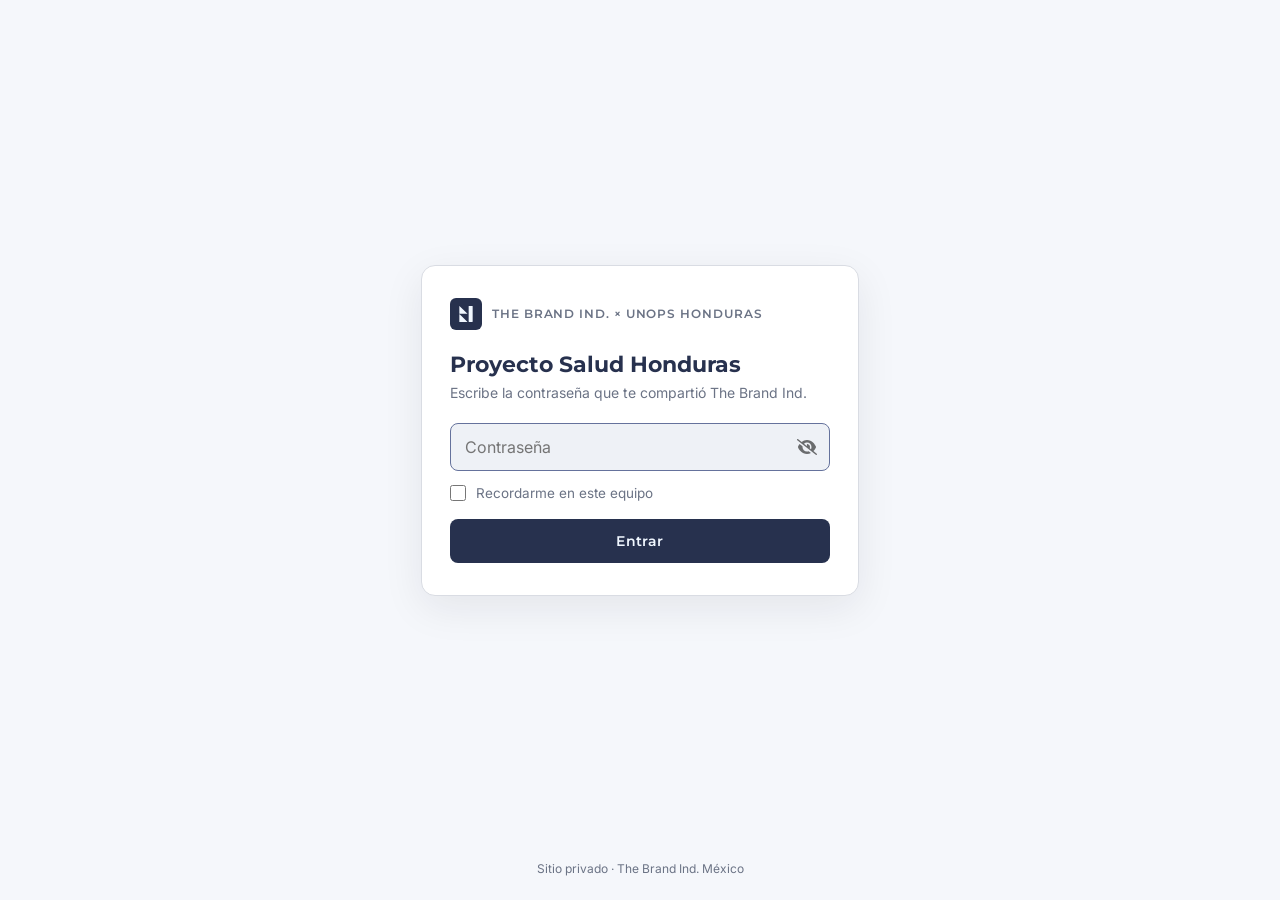
==== producto-1/index.html @ da8d1097 "Publicación 2026-11-19 14:50" ====
<!DOCTYPE html>
<html class="staticrypt-html" lang="es">
    <head>
        <meta charset="utf-8" />
        <title>Proyecto Salud Honduras</title>
        <meta name="viewport" content="width=device-width, initial-scale=1" />
        <meta name="robots" content="noindex,nofollow" />
        <script>try{var t=localStorage.getItem("bi-theme");if(t)document.documentElement.setAttribute("data-theme",t)}catch(e){}</script>

        <!-- do not cache this page -->
        <meta http-equiv="cache-control" content="max-age=0" />
        <meta http-equiv="cache-control" content="no-cache" />
        <meta http-equiv="expires" content="0" />
        <meta http-equiv="expires" content="Tue, 01 Jan 1980 1:00:00 GMT" />
        <meta http-equiv="pragma" content="no-cache" />

        <link rel="preconnect" href="https://fonts.googleapis.com">
        <link rel="stylesheet" href="https://fonts.googleapis.com/css2?family=Montserrat:wght@600;700&family=Inter:wght@400;500&display=swap">
        <style>
            :root{--bg:#f5f7fb;--card:#ffffff;--navy:#27314e;--mid:#65729c;--ink:#2e3440;--muted:#6b7385;--line:#d9dce3;--field:#eef1f6;--btn:#27314e;--btn-fg:#f0f7ff;color-scheme:light}
            @media (prefers-color-scheme:dark){:root{--bg:#141824;--card:#1b2030;--navy:#c9d3f0;--mid:#9aa8d4;--ink:#dfe3ec;--muted:#9aa2b4;--line:#2e3548;--field:#141824;--btn:#c9d3f0;--btn-fg:#141824;color-scheme:dark}}
            :root[data-theme="light"]{--bg:#f5f7fb;--card:#ffffff;--navy:#27314e;--mid:#65729c;--ink:#2e3440;--muted:#6b7385;--line:#d9dce3;--field:#eef1f6;--btn:#27314e;--btn-fg:#f0f7ff;color-scheme:light}
            :root[data-theme="dark"]{--bg:#141824;--card:#1b2030;--navy:#c9d3f0;--mid:#9aa8d4;--ink:#dfe3ec;--muted:#9aa2b4;--line:#2e3548;--field:#141824;--btn:#c9d3f0;--btn-fg:#141824;color-scheme:dark}
            .staticrypt-html{height:100%}
            .staticrypt-body{height:100%;margin:0;background:var(--bg);color:var(--ink);font-family:"Inter",system-ui,-apple-system,"Segoe UI",sans-serif}
            .staticrypt-content{min-height:100%;display:flex;flex-direction:column}
            .staticrypt-page{flex:1;display:grid;place-items:center;padding:32px 16px}
            .staticrypt-form{width:100%;max-width:380px;background:var(--card);border:1px solid var(--line);border-radius:14px;padding:32px 28px;box-shadow:0 12px 40px rgba(20,24,36,.08)}
            .bi-brand{display:flex;align-items:center;gap:10px;margin-bottom:22px;font-family:"Montserrat",sans-serif;font-weight:600;font-size:11.5px;letter-spacing:.08em;text-transform:uppercase;color:var(--muted)}
            .bi-brand svg{width:32px;height:32px;border-radius:6px}
            .staticrypt-instructions p{margin:0}
            .staticrypt-title{font-family:"Montserrat",sans-serif;font-weight:700;font-size:22px;line-height:1.2;color:var(--navy);margin-bottom:6px!important}
            .staticrypt-instructions p+p{font-size:14px;color:var(--muted);margin-bottom:22px}
            .staticrypt-hr{display:none}
            .staticrypt-password-container{position:relative;background:var(--field);border:1px solid var(--line);border-radius:8px;margin:0 0 14px}
            .staticrypt-password-container:focus-within{border-color:var(--mid)}
            .staticrypt-form input[type="password"],.staticrypt-form input[type="text"]{background:transparent;border:0;outline:0;width:100%;box-sizing:border-box;padding:13px 44px 13px 14px;font:16px "Inter",sans-serif;color:var(--ink)}
            .staticrypt-toggle-password-visibility{cursor:pointer;height:20px;width:20px;padding:12px;position:absolute;right:0;top:50%;transform:translateY(-50%);opacity:.55}
            @media (prefers-color-scheme:dark){.staticrypt-toggle-password-visibility{filter:invert(1)}}
            label.staticrypt-remember{display:flex;align-items:center;gap:10px;margin-bottom:18px;font-size:13.5px;color:var(--muted)}
            .staticrypt-remember input[type="checkbox"]{width:16px;height:16px;accent-color:var(--mid);margin:0}
            .staticrypt-form .staticrypt-decrypt-button{width:100%;border:0;border-radius:8px;padding:13px;background:var(--btn);color:var(--btn-fg);font:600 14px "Montserrat",sans-serif;letter-spacing:.03em;cursor:pointer}
            .staticrypt-form .staticrypt-decrypt-button:hover{filter:brightness(1.08)}
            .staticrypt-form .staticrypt-decrypt-button:focus-visible{outline:2px solid var(--mid);outline-offset:2px}
            .bi-foot{text-align:center;font-size:12px;color:var(--muted);padding:0 16px 24px}
            .hidden{display:none!important}
            .staticrypt-spinner-container{height:100%;display:flex;align-items:center;justify-content:center;background:var(--bg)}
            .staticrypt-spinner{display:inline-block;width:2rem;height:2rem;border:.25em solid var(--mid);border-right-color:transparent;border-radius:50%;animation:spinner-border .75s linear infinite}
            @keyframes spinner-border{100%{transform:rotate(360deg)}}
        </style>
    </head>

    <body class="staticrypt-body">
        <div id="staticrypt_loading" class="staticrypt-spinner-container">
            <div class="staticrypt-spinner"></div>
        </div>

        <div id="staticrypt_content" class="staticrypt-content hidden">
            <div class="staticrypt-page">
                <div class="staticrypt-form">
                    <div class="bi-brand"><svg viewBox="198.93 198.93 682.14 682.14" aria-hidden="true"><path fill="#27314e" d="M881.07,858.44c0,12.5-10.13,22.63-22.63,22.63H221.56c-12.5,0-22.63-10.13-22.63-22.63V221.56c0-12.5,10.13-22.63,22.63-22.63h636.88c12.5,0,22.63,10.13,22.63,22.63v636.88Z"/><path fill="#f0f7ff" d="M564.13,710.54h-161.91c-2.41,0-4.36-1.95-4.36-4.36v-155.64c0-3.89,4.7-5.83,7.45-3.08l161.78,155.76c2.76,2.66.88,7.33-2.95,7.33Z"/><path fill="#f0f7ff" d="M564.13,535.25h-161.91c-2.41,0-4.360-1.95-4.36-4.36v-155.64c0-3.89,4.7-5.83,7.45-3.08l161.78,155.76c2.76,2.66.88,7.33-2.95,7.33Z"/><path fill="#f0f7ff" d="M605.41,369.46h68.1c4.76,0,8.63,3.87,8.63,8.63v323.81c0,4.76-3.87,8.63-8.63,8.63h-68.1c-4.76,0-8.63-3.87-8.63-8.63v-323.81c0-4.76,3.87-8.63,8.63-8.63Z"/></svg><span>The Brand Ind. × UNOPS Honduras</span></div>
                    <div class="staticrypt-instructions">
                        <p class="staticrypt-title">Proyecto Salud Honduras</p>
                        <p>Escribe la contraseña que te compartió The Brand Ind.</p>
                    </div>

                    <hr class="staticrypt-hr" />

                    <form id="staticrypt-form" action="#" method="post">
                        <div class="staticrypt-password-container">
                            <input
                                id="staticrypt-password"
                                type="password"
                                name="password"
                                placeholder="Contraseña"
                                autofocus
                            />

                            <img
                                class="staticrypt-toggle-password-visibility"
                                alt="Mostrar contraseña"
                                title="Mostrar contraseña"
                                src="[data-uri]"
                            />
                        </div>

                        <label id="staticrypt-remember-label" class="staticrypt-remember hidden">
                            <input id="staticrypt-remember" type="checkbox" name="remember" />
                            Recordarme en este equipo
                        </label>

                        <input type="submit" class="staticrypt-decrypt-button" value="Entrar" />
                    </form>
                </div>
            </div>
            <div class="bi-foot">Sitio privado · The Brand Ind. México</div>
        </div>

        <script>
            // these variables will be filled when generating the file - the template format is 'variable_name'
            const staticryptInitiator = ((function(){
  const exports = {};
  const cryptoEngine = ((function(){
  const exports = {};
  const { subtle } = crypto;

const IV_BITS = 16 * 8;
const HEX_BITS = 4;
const ENCRYPTION_ALGO = "AES-CBC";

/**
 * Translates between utf8 encoded hexadecimal strings
 * and Uint8Array bytes.
 */
const HexEncoder = {
    /**
     * hex string -> bytes
     * @param {string} hexString
     * @returns {Uint8Array}
     */
    parse: function (hexString) {
        if (hexString.length % 2 !== 0) throw "Invalid hexString";
        const arrayBuffer = new Uint8Array(hexString.length / 2);

        for (let i = 0; i < hexString.length; i += 2) {
            const byteValue = parseInt(hexString.substring(i, i + 2), 16);
            if (isNaN(byteValue)) {
                throw "Invalid hexString";
            }
            arrayBuffer[i / 2] = byteValue;
        }
        return arrayBuffer;
    },

    /**
     * bytes -> hex string
     * @param {Uint8Array} bytes
     * @returns {string}
     */
    stringify: function (bytes) {
        const hexBytes = [];

        for (let i = 0; i < bytes.length; ++i) {
            let byteString = bytes[i].toString(16);
            if (byteString.length < 2) {
                byteString = "0" + byteString;
            }
            hexBytes.push(byteString);
        }
        return hexBytes.join("");
    },
};

/**
 * Translates between utf8 strings and Uint8Array bytes.
 */
const UTF8Encoder = {
    parse: function (str) {
        return new TextEncoder().encode(str);
    },

    stringify: function (bytes) {
        return new TextDecoder().decode(bytes);
    },
};

/**
 * Salt and encrypt a msg with a password.
 */
async function encrypt(msg, hashedPassword) {
    // Must be 16 bytes, unpredictable, and preferably cryptographically random. However, it need not be secret.
    // https://developer.mozilla.org/en-US/docs/Web/API/SubtleCrypto/encrypt#parameters
    const iv = crypto.getRandomValues(new Uint8Array(IV_BITS / 8));

    const key = await subtle.importKey("raw", HexEncoder.parse(hashedPassword), ENCRYPTION_ALGO, false, ["encrypt"]);

    const encrypted = await subtle.encrypt(
        {
            name: ENCRYPTION_ALGO,
            iv: iv,
        },
        key,
        UTF8Encoder.parse(msg)
    );

    // iv will be 32 hex characters, we prepend it to the ciphertext for use in decryption
    return HexEncoder.stringify(iv) + HexEncoder.stringify(new Uint8Array(encrypted));
}
exports.encrypt = encrypt;

/**
 * Decrypt a salted msg using a password.
 *
 * @param {string} encryptedMsg
 * @param {string} hashedPassword
 * @returns {Promise<string>}
 */
async function decrypt(encryptedMsg, hashedPassword) {
    const ivLength = IV_BITS / HEX_BITS;
    const iv = HexEncoder.parse(encryptedMsg.substring(0, ivLength));
    const encrypted = encryptedMsg.substring(ivLength);

    const key = await subtle.importKey("raw", HexEncoder.parse(hashedPassword), ENCRYPTION_ALGO, false, ["decrypt"]);

    const outBuffer = await subtle.decrypt(
        {
            name: ENCRYPTION_ALGO,
            iv: iv,
        },
        key,
        HexEncoder.parse(encrypted)
    );

    return UTF8Encoder.stringify(new Uint8Array(outBuffer));
}
exports.decrypt = decrypt;

/**
 * Salt and hash the password so it can be stored in localStorage without opening a password reuse vulnerability.
 *
 * @param {string} password
 * @param {string} salt
 * @returns {Promise<string>}
 */
async function hashPassword(password, salt) {
    // we hash the password in multiple steps, each adding more iterations. This is because we used to allow less
    // iterations, so for backward compatibility reasons, we need to support going from that to more iterations.
    let hashedPassword = await hashLegacyRound(password, salt);

    hashedPassword = await hashSecondRound(hashedPassword, salt);

    return hashThirdRound(hashedPassword, salt);
}
exports.hashPassword = hashPassword;

/**
 * This hashes the password with 1k iterations. This is a low number, we need this function to support backwards
 * compatibility.
 *
 * @param {string} password
 * @param {string} salt
 * @returns {Promise<string>}
 */
function hashLegacyRound(password, salt) {
    return pbkdf2(password, salt, 1000, "SHA-1");
}
exports.hashLegacyRound = hashLegacyRound;

/**
 * Add a second round of iterations. This is because we used to use 1k, so for backwards compatibility with
 * remember-me/autodecrypt links, we need to support going from that to more iterations.
 *
 * @param hashedPassword
 * @param salt
 * @returns {Promise<string>}
 */
function hashSecondRound(hashedPassword, salt) {
    return pbkdf2(hashedPassword, salt, 14000, "SHA-256");
}
exports.hashSecondRound = hashSecondRound;

/**
 * Add a third round of iterations to bring total number to 600k. This is because we used to use 1k, then 15k, so for
 * backwards compatibility with remember-me/autodecrypt links, we need to support going from that to more iterations.
 *
 * @param hashedPassword
 * @param salt
 * @returns {Promise<string>}
 */
function hashThirdRound(hashedPassword, salt) {
    return pbkdf2(hashedPassword, salt, 585000, "SHA-256");
}
exports.hashThirdRound = hashThirdRound;

/**
 * Salt and hash the password so it can be stored in localStorage without opening a password reuse vulnerability.
 *
 * @param {string} password
 * @param {string} salt
 * @param {int} iterations
 * @param {string} hashAlgorithm
 * @returns {Promise<string>}
 */
async function pbkdf2(password, salt, iterations, hashAlgorithm) {
    const key = await subtle.importKey("raw", UTF8Encoder.parse(password), "PBKDF2", false, ["deriveBits"]);

    const keyBytes = await subtle.deriveBits(
        {
            name: "PBKDF2",
            hash: hashAlgorithm,
            iterations,
            salt: UTF8Encoder.parse(salt),
        },
        key,
        256
    );

    return HexEncoder.stringify(new Uint8Array(keyBytes));
}

function generateRandomSalt() {
    const bytes = crypto.getRandomValues(new Uint8Array(128 / 8));

    return HexEncoder.stringify(new Uint8Array(bytes));
}
exports.generateRandomSalt = generateRandomSalt;

async function signMessage(hashedPassword, message) {
    const key = await subtle.importKey(
        "raw",
        HexEncoder.parse(hashedPassword),
        {
            name: "HMAC",
            hash: "SHA-256",
        },
        false,
        ["sign"]
    );
    const signature = await subtle.sign("HMAC", key, UTF8Encoder.parse(message));

    return HexEncoder.stringify(new Uint8Array(signature));
}
exports.signMessage = signMessage;

function getRandomAlphanum() {
    const possibleCharacters = "abcdefghijklmnopqrstuvwxyzABCDEFGHIJKLMNOPQRSTUVWXYZ0123456789";

    let byteArray;
    let parsedInt;

    // Keep generating new random bytes until we get a value that falls
    // within a range that can be evenly divided by possibleCharacters.length
    do {
        byteArray = crypto.getRandomValues(new Uint8Array(1));
        // extract the lowest byte to get an int from 0 to 255 (probably unnecessary, since we're only generating 1 byte)
        parsedInt = byteArray[0] & 0xff;
    } while (parsedInt >= 256 - (256 % possibleCharacters.length));

    // Take the modulo of the parsed integer to get a random number between 0 and totalLength - 1
    const randomIndex = parsedInt % possibleCharacters.length;

    return possibleCharacters[randomIndex];
}

/**
 * Generate a random string of a given length.
 *
 * @param {int} length
 * @returns {string}
 */
function generateRandomString(length) {
    let randomString = "";

    for (let i = 0; i < length; i++) {
        randomString += getRandomAlphanum();
    }

    return randomString;
}
exports.generateRandomString = generateRandomString;

  return exports;
})());
const codec = ((function(){
  const exports = {};
  /**
 * Initialize the codec with the provided cryptoEngine - this return functions to encode and decode messages.
 *
 * @param cryptoEngine - the engine to use for encryption / decryption
 */
function init(cryptoEngine) {
    const exports = {};

    /**
     * Top-level function for encoding a message.
     * Includes password hashing, encryption, and signing.
     *
     * @param {string} msg
     * @param {string} password
     * @param {string} salt
     *
     * @returns {string} The encoded text
     */
    async function encode(msg, password, salt) {
        const hashedPassword = await cryptoEngine.hashPassword(password, salt);

        const encrypted = await cryptoEngine.encrypt(msg, hashedPassword);

        // we use the hashed password in the HMAC because this is effectively what will be used a password (so we can store
        // it in localStorage safely, we don't use the clear text password)
        const hmac = await cryptoEngine.signMessage(hashedPassword, encrypted);

        return hmac + encrypted;
    }
    exports.encode = encode;

    /**
     * Encode using a password that has already been hashed. This is useful to encode multiple messages in a row, that way
     * we don't need to hash the password multiple times.
     *
     * @param {string} msg
     * @param {string} hashedPassword
     *
     * @returns {string} The encoded text
     */
    async function encodeWithHashedPassword(msg, hashedPassword) {
        const encrypted = await cryptoEngine.encrypt(msg, hashedPassword);

        // we use the hashed password in the HMAC because this is effectively what will be used a password (so we can store
        // it in localStorage safely, we don't use the clear text password)
        const hmac = await cryptoEngine.signMessage(hashedPassword, encrypted);

        return hmac + encrypted;
    }
    exports.encodeWithHashedPassword = encodeWithHashedPassword;

    /**
     * Top-level function for decoding a message.
     * Includes signature check and decryption.
     *
     * @param {string} signedMsg
     * @param {string} hashedPassword
     * @param {string} salt
     * @param {int} backwardCompatibleAttempt
     * @param {string} originalPassword
     *
     * @returns {Object} {success: true, decoded: string} | {success: false, message: string}
     */
    async function decode(signedMsg, hashedPassword, salt, backwardCompatibleAttempt = 0, originalPassword = "") {
        const encryptedHMAC = signedMsg.substring(0, 64);
        const encryptedMsg = signedMsg.substring(64);
        const decryptedHMAC = await cryptoEngine.signMessage(hashedPassword, encryptedMsg);

        if (decryptedHMAC !== encryptedHMAC) {
            // we have been raising the number of iterations in the hashing algorithm multiple times, so to support the old
            // remember-me/autodecrypt links we need to try bringing the old hashes up to speed.
            originalPassword = originalPassword || hashedPassword;
            if (backwardCompatibleAttempt === 0) {
                const updatedHashedPassword = await cryptoEngine.hashThirdRound(originalPassword, salt);

                return decode(signedMsg, updatedHashedPassword, salt, backwardCompatibleAttempt + 1, originalPassword);
            }
            if (backwardCompatibleAttempt === 1) {
                let updatedHashedPassword = await cryptoEngine.hashSecondRound(originalPassword, salt);
                updatedHashedPassword = await cryptoEngine.hashThirdRound(updatedHashedPassword, salt);

                return decode(signedMsg, updatedHashedPassword, salt, backwardCompatibleAttempt + 1, originalPassword);
            }

            return { success: false, message: "Signature mismatch" };
        }

        return {
            success: true,
            decoded: await cryptoEngine.decrypt(encryptedMsg, hashedPassword),
        };
    }
    exports.decode = decode;

    return exports;
}
exports.init = init;

  return exports;
})());
const decode = codec.init(cryptoEngine).decode;

/**
 * Initialize the staticrypt module, that exposes functions callbable by the password_template.
 *
 * @param {{
 *  staticryptEncryptedMsgUniqueVariableName: string,
 *  isRememberEnabled: boolean,
 *  rememberDurationInDays: number,
 *  staticryptSaltUniqueVariableName: string,
 * }} staticryptConfig - object of data that is stored on the password_template at encryption time.
 *
 * @param {{
 *  rememberExpirationKey: string,
 *  rememberPassphraseKey: string,
 *  replaceHtmlCallback: function,
 *  clearLocalStorageCallback: function,
 * }} templateConfig - object of data that can be configured by a custom password_template.
 */
function init(staticryptConfig, templateConfig) {
    const exports = {};

    /**
     * Decrypt our encrypted page, replace the whole HTML.
     *
     * @param {string} hashedPassword
     * @returns {Promise<boolean>}
     */
    async function decryptAndReplaceHtml(hashedPassword) {
        const { staticryptEncryptedMsgUniqueVariableName, staticryptSaltUniqueVariableName } = staticryptConfig;
        const { replaceHtmlCallback } = templateConfig;

        const result = await decode(
            staticryptEncryptedMsgUniqueVariableName,
            hashedPassword,
            staticryptSaltUniqueVariableName
        );
        if (!result.success) {
            return false;
        }
        const plainHTML = result.decoded;

        // if the user configured a callback call it, otherwise just replace the whole HTML
        if (typeof replaceHtmlCallback === "function") {
            replaceHtmlCallback(plainHTML);
        } else {
            document.write(plainHTML);
            document.close();
        }

        return true;
    }

    /**
     * Attempt to decrypt the page and replace the whole HTML.
     *
     * @param {string} password
     * @param {boolean} isRememberChecked
     *
     * @returns {Promise<{isSuccessful: boolean, hashedPassword?: string}>} - we return an object, so that if we want to
     *   expose more information in the future we can do it without breaking the password_template
     */
    async function handleDecryptionOfPage(password, isRememberChecked) {
        const { staticryptSaltUniqueVariableName } = staticryptConfig;

        // decrypt and replace the whole page
        const hashedPassword = await cryptoEngine.hashPassword(password, staticryptSaltUniqueVariableName);
        return handleDecryptionOfPageFromHash(hashedPassword, isRememberChecked);
    }
    exports.handleDecryptionOfPage = handleDecryptionOfPage;

    async function handleDecryptionOfPageFromHash(hashedPassword, isRememberChecked) {
        const { isRememberEnabled, rememberDurationInDays } = staticryptConfig;
        const { rememberExpirationKey, rememberPassphraseKey } = templateConfig;

        const isDecryptionSuccessful = await decryptAndReplaceHtml(hashedPassword);

        if (!isDecryptionSuccessful) {
            return {
                isSuccessful: false,
                hashedPassword,
            };
        }

        // remember the hashedPassword and set its expiration if necessary
        if (isRememberEnabled && isRememberChecked) {
            window.localStorage.setItem(rememberPassphraseKey, hashedPassword);

            // set the expiration if the duration isn't 0 (meaning no expiration)
            if (rememberDurationInDays > 0) {
                window.localStorage.setItem(
                    rememberExpirationKey,
                    (new Date().getTime() + rememberDurationInDays * 24 * 60 * 60 * 1000).toString()
                );
            }
        }

        return {
            isSuccessful: true,
            hashedPassword,
        };
    }
    exports.handleDecryptionOfPageFromHash = handleDecryptionOfPageFromHash;

    /**
     * Clear localstorage from staticrypt related values
     */
    function clearLocalStorage() {
        const { clearLocalStorageCallback, rememberExpirationKey, rememberPassphraseKey } = templateConfig;

        if (typeof clearLocalStorageCallback === "function") {
            clearLocalStorageCallback();
        } else {
            localStorage.removeItem(rememberPassphraseKey);
            localStorage.removeItem(rememberExpirationKey);
        }
    }

    async function handleDecryptOnLoad() {
        let isSuccessful = await decryptOnLoadFromUrl();

        if (!isSuccessful) {
            isSuccessful = await decryptOnLoadFromRememberMe();
        }

        return { isSuccessful };
    }
    exports.handleDecryptOnLoad = handleDecryptOnLoad;

    /**
     * Clear storage if we are logging out
     *
     * @returns {boolean} - whether we logged out
     */
    function logoutIfNeeded() {
        const logoutKey = "staticrypt_logout";

        // handle logout through query param
        const queryParams = new URLSearchParams(window.location.search);
        if (queryParams.has(logoutKey)) {
            clearLocalStorage();
            return true;
        }

        // handle logout through URL fragment
        const hash = window.location.hash.substring(1);
        if (hash.includes(logoutKey)) {
            clearLocalStorage();
            return true;
        }

        return false;
    }

    /**
     * To be called on load: check if we want to try to decrypt and replace the HTML with the decrypted content, and
     * try to do it if needed.
     *
     * @returns {Promise<boolean>} true if we derypted and replaced the whole page, false otherwise
     */
    async function decryptOnLoadFromRememberMe() {
        const { rememberDurationInDays } = staticryptConfig;
        const { rememberExpirationKey, rememberPassphraseKey } = templateConfig;

        // if we are login out, terminate
        if (logoutIfNeeded()) {
            return false;
        }

        // if there is expiration configured, check if we're not beyond the expiration
        if (rememberDurationInDays && rememberDurationInDays > 0) {
            const expiration = localStorage.getItem(rememberExpirationKey),
                isExpired = expiration && new Date().getTime() > parseInt(expiration);

            if (isExpired) {
                clearLocalStorage();
                return false;
            }
        }

        const hashedPassword = localStorage.getItem(rememberPassphraseKey);

        if (hashedPassword) {
            // try to decrypt
            const isDecryptionSuccessful = await decryptAndReplaceHtml(hashedPassword);

            // if the decryption is unsuccessful the password might be wrong - silently clear the saved data and let
            // the user fill the password form again
            if (!isDecryptionSuccessful) {
                clearLocalStorage();
                return false;
            }

            return true;
        }

        return false;
    }

    async function decryptOnLoadFromUrl() {
        const passwordKey = "staticrypt_pwd";
        const rememberMeKey = "remember_me";

        // try to get the password from the query param (for backward compatibility - we now want to avoid this method,
        // since it sends the hashed password to the server which isn't needed)
        const queryParams = new URLSearchParams(window.location.search);
        const hashedPasswordQuery = queryParams.get(passwordKey);
        const rememberMeQuery = queryParams.get(rememberMeKey);

        const urlFragment = window.location.hash.substring(1);
        // get the password from the url fragment
        const hashedPasswordRegexMatch = urlFragment.match(new RegExp(passwordKey + "=([^&]*)"));
        const hashedPasswordFragment = hashedPasswordRegexMatch ? hashedPasswordRegexMatch[1] : null;
        const rememberMeFragment = urlFragment.includes(rememberMeKey);

        const hashedPassword = hashedPasswordFragment || hashedPasswordQuery;
        const rememberMe = rememberMeFragment || rememberMeQuery;

        if (hashedPassword) {
            return handleDecryptionOfPageFromHash(hashedPassword, rememberMe);
        }

        return false;
    }

    return exports;
}
exports.init = init;

  return exports;
})());
            const templateError = "Contraseña incorrecta",
                templateToggleAltShow = "Mostrar contraseña",
                templateToggleAltHide = "Ocultar contraseña",
                isRememberEnabled = true,
                staticryptConfig = {"staticryptEncryptedMsgUniqueVariableName":"[base64]","isRememberEnabled":true,"rememberDurationInDays":30,"staticryptSaltUniqueVariableName":"7002e0c67863c7b7f52e7052e12fcf5d"};

            // you can edit these values to customize some of the behavior of StatiCrypt
            const templateConfig = {
                rememberExpirationKey: "staticrypt_expiration",
                rememberPassphraseKey: "staticrypt_passphrase",
                replaceHtmlCallback: null,
                clearLocalStorageCallback: null,
            };

            // init the staticrypt engine
            const staticrypt = staticryptInitiator.init(staticryptConfig, templateConfig);

            // try to automatically decrypt on load if there is a saved password
            window.onload = async function () {
                const { isSuccessful } = await staticrypt.handleDecryptOnLoad();

                // if we didn't decrypt anything on load, show the password prompt. Otherwise the content has already been
                // replaced, no need to do anything
                if (!isSuccessful) {
                    // hide loading screen
                    document.getElementById("staticrypt_loading").classList.add("hidden");
                    document.getElementById("staticrypt_content").classList.remove("hidden");
                    document.getElementById("staticrypt-password").focus();

                    // show the remember me checkbox
                    if (isRememberEnabled) {
                        document.getElementById("staticrypt-remember-label").classList.remove("hidden");
                    }
                }
            };

            // toggle password visibility
            const toggleIcon = document.querySelector(".staticrypt-toggle-password-visibility");
            // these two icons are coming from FontAwesome
            const imgSrcEyeClosed =
                "[data-uri]";
            const imgSrcEyeOpened =
                "[data-uri]";
            toggleIcon.addEventListener("click", function () {
                const passwordInput = document.getElementById("staticrypt-password");
                if (passwordInput.type === "password") {
                    passwordInput.type = "text";
                    toggleIcon.src = imgSrcEyeOpened;
                    toggleIcon.alt = templateToggleAltHide;
                    toggleIcon.title = templateToggleAltHide;
                } else {
                    passwordInput.type = "password";
                    toggleIcon.src = imgSrcEyeClosed;
                    toggleIcon.alt = templateToggleAltShow;
                    toggleIcon.title = templateToggleAltShow;
                }
            });

            // handle password form submission
            document.getElementById("staticrypt-form").addEventListener("submit", async function (e) {
                e.preventDefault();

                const password = document.getElementById("staticrypt-password").value,
                    isRememberChecked = document.getElementById("staticrypt-remember").checked;

                const { isSuccessful } = await staticrypt.handleDecryptionOfPage(password, isRememberChecked);

                if (!isSuccessful) {
                    alert(templateError);
                }
            });
        </script>
    </body>
</html>
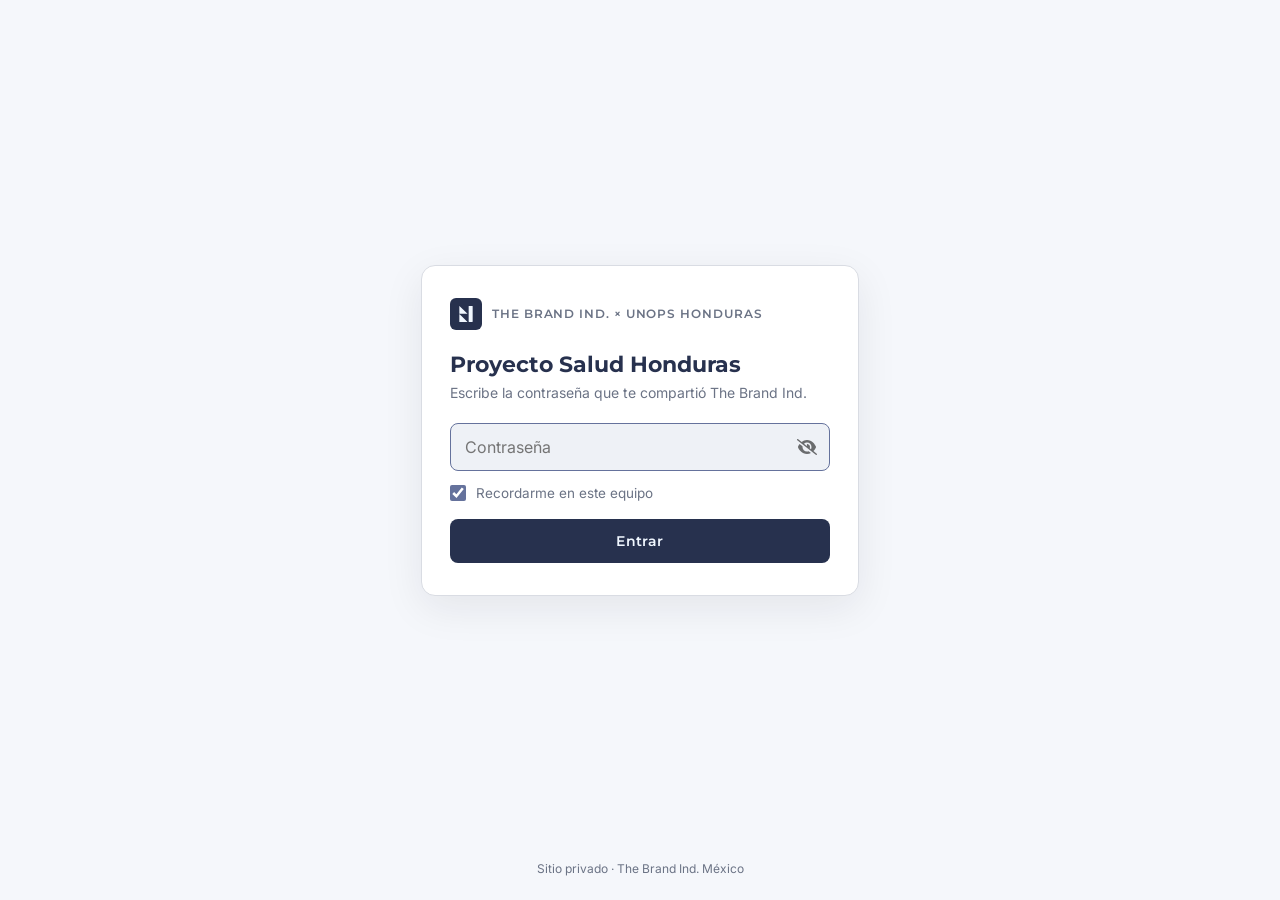
==== commit fd7e6c32: "Publicación 2026-11-19 18:03" ====
--- a/producto-1/index.html
+++ b/producto-1/index.html
@@ -85,7 +85,7 @@
                         </div>
 
                         <label id="staticrypt-remember-label" class="staticrypt-remember hidden">
-                            <input id="staticrypt-remember" type="checkbox" name="remember" />
+                            <input id="staticrypt-remember" type="checkbox" name="remember" checked />
                             Recordarme en este equipo
                         </label>
 
@@ -698,7 +698,7 @@
                 templateToggleAltShow = "Mostrar contraseña",
                 templateToggleAltHide = "Ocultar contraseña",
                 isRememberEnabled = true,
-                staticryptConfig = {"staticryptEncryptedMsgUniqueVariableName":"[base64]","isRememberEnabled":true,"rememberDurationInDays":30,"staticryptSaltUniqueVariableName":"7002e0c67863c7b7f52e7052e12fcf5d"};
+                staticryptConfig = {"staticryptEncryptedMsgUniqueVariableName":"[base64]","isRememberEnabled":true,"rememberDurationInDays":30,"staticryptSaltUniqueVariableName":"7002e0c67863c7b7f52e7052e12fcf5d"};
 
             // you can edit these values to customize some of the behavior of StatiCrypt
             const templateConfig = {
